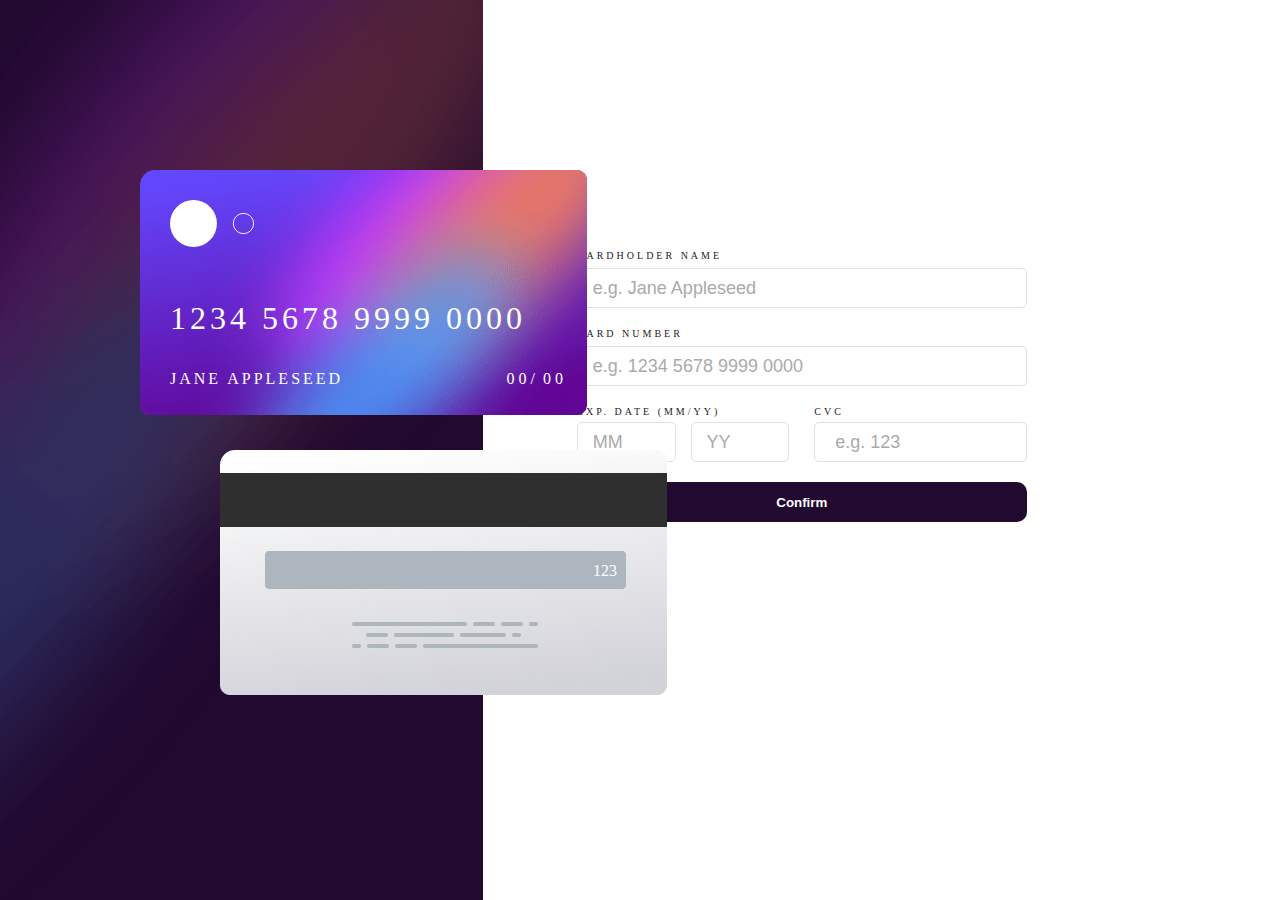
==== interactive-card-details-form-main/index.html @ 430aeb11 "Add files via upload" ====
<!DOCTYPE html>
<html lang="en">

<head>
  <meta charset="UTF-8">
  <meta name="viewport" content="width=device-width, initial-scale=1.0">
  <!-- displays site properly based on user's device -->

  <link rel="icon" type="image/png" sizes="32x32" href="./images/favicon-32x32.png">
  <link rel="stylesheet" href="style.css">
  <script src="script.js"></script>

  <title>Frontend Mentor | Interactive card details form</title>

</head>

<body>
  <div id="cardFront" class="card">
    <img src="images/card-logo.svg" alt="">
    <span id="cardNumber">1234 5678 9999 0000</span>
    <span id="cardName">Jane Appleseed</span>
    <div id="cardDate">
      <span id="cardMonth">00</span><span>/</span>
      <span id="cardYear">00</span>
    </div>
  </div>
  <div id="cardBack" class="card">
    <span id="cardCVC">123</span>
  </div>
  <main>
    <form>
      <label for="name">CARDHOLDER NAME</label>
      <input type="text" name="name" placeholder="e.g. Jane Appleseed" id="name" onkeyup='updateText(event)'>

      <label for="number">CARD NUMBER</label>
      <input type="text" name="number" id="number" placeholder="e.g. 1234 5678 9999 0000" maxlength="16"
        onkeypress='validate(event)' onkeyup='updateNumber(event)'>
      <div id="dateCVC">
        <div id="dateDiv">
          <label for="month">EXP. DATE (MM/YY)</label>
          <div id="dateInputDiv"><input type="text" name="month" id="month" placeholder="MM" maxlength="2"
              onkeypress='validate(event)' onkeyup='updateText(event)'>
            <input type="text" name="year" id="year" placeholder="YY" maxlength="2" onkeypress='validate(event)'
              onkeyup='updateText(event)'>
          </div>
        </div>
        <div id="cvcDiv"><label for="cvc">CVC</label>
          <input type="text" name="cvc" id="CVC" placeholder=" e.g. 123" maxlength="3" onkeypress='validate(event)'
            onkeyup='updateText(event)'>
        </div>
      </div>

      <input type="button" value="Confirm">
    </form>
  </main>
</body>

</html>
---- interactive-card-details-form-main/style.css ----
body{
    background-image: url(images/bg-main-desktop.png);
    background-repeat: no-repeat;
}
.card{
    width: 447px;
    height: 245px;
    border-radius: 15px;
    position: absolute;
    padding: 30px;
}
#cardFront{
    background-image: url(images/bg-card-front.png);
    background-repeat: no-repeat;
    top: 170px;
    left: 140px;
}
#cardBack{
    background-image: url(images/bg-card-back.png);
    background-repeat: no-repeat;
    top: 450px;
    left: 220px;
}
.card span{
    position:absolute;
    color: #fff;
    letter-spacing: 4px;
}
#cardNumber{
    top: 130px;
    left: 30px;
    font-size: xx-large;
}
#cardName{
    top: 200px;
    left: 30px;
    text-transform: uppercase;
    letter-spacing: 3px;
}
#cardDate{
    position: absolute;
    top: 200px;
    right: 80px;
}
#cardDate *{
    position: relative;
}
#cardCVC{
    top: 112px;
    right: 110px;
    letter-spacing:normal
}

main{
    margin: 250px 0 0 45%;
    width: 450px;
}
main form label{
    letter-spacing: 3px;
    font-size: x-small;
    color: #252027;
    vertical-align: top;
}
main form input[type="text"]{
    border-radius: 5px;
    margin-bottom:  20px;
    border: #e0e0e0 solid 1px;
    width: 100%;
    height: 40px;
    line-height: 40px;
    padding-left: 15px;
    font-size: large;
    box-sizing: border-box;
    cursor: pointer;
}
main form input[type="text"]::placeholder{
    color: #aaa;
}
main form input[type="text"]:hover{
    border-color: #452356;
}
#dateCVC{
    display: flex;
    gap: 25px;
}
#dateDiv{
    flex:1;
    display: flex;
    flex-flow: column;
    gap: 5px;
}
#dateInputDiv{
    display: flex;
    flex-flow:row;
    gap: 15px;
}
#cvcDiv{
    flex:1;
    display: flex;
    flex-flow: column;
    gap: 5px;
}
main form input[type="button"]{
    border-radius: 10px;
    border: none;
    background-color: #220930;
    color: #fff;
    font-weight: bold;
    text-align: center;
    width: 100%;
    height: 40px;
    line-height: 40px;
    cursor: pointer;
}
main form input[type="button"]:hover{
    background-color: #324;
}
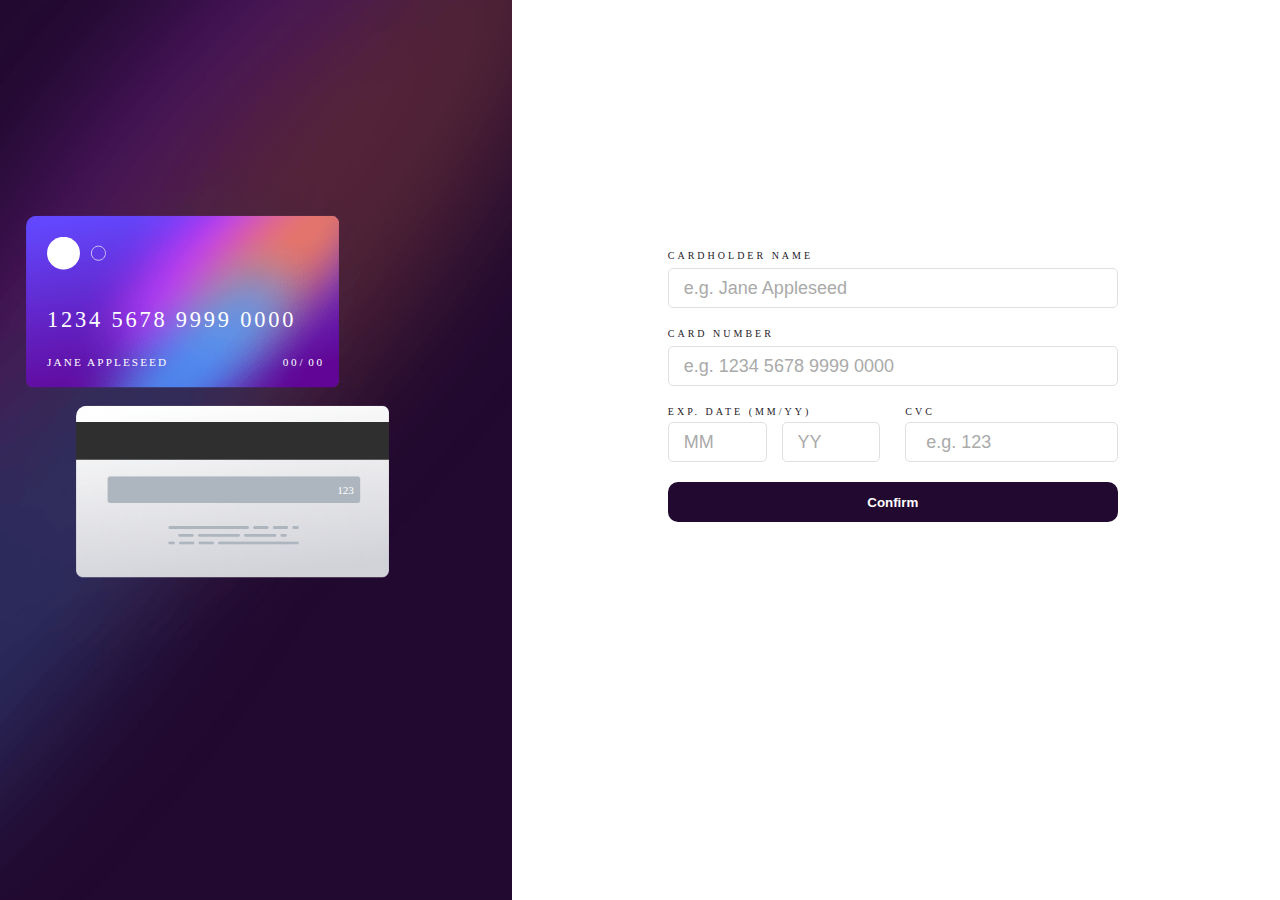
==== commit aa87fa80: "Add files via upload" ====
--- a/interactive-card-details-form-main/index.html
+++ b/interactive-card-details-form-main/index.html
@@ -15,6 +15,9 @@
 </head>
 
 <body>
+  <div id="cardBack" class="card">
+    <span id="cardCVC">123</span>
+  </div>
   <div id="cardFront" class="card">
     <img src="images/card-logo.svg" alt="">
     <span id="cardNumber">1234 5678 9999 0000</span>
@@ -24,9 +27,6 @@
       <span id="cardYear">00</span>
     </div>
   </div>
-  <div id="cardBack" class="card">
-    <span id="cardCVC">123</span>
-  </div>
   <main>
     <form>
       <label for="name">CARDHOLDER NAME</label>
@@ -34,24 +34,30 @@
 
       <label for="number">CARD NUMBER</label>
       <input type="text" name="number" id="number" placeholder="e.g. 1234 5678 9999 0000" maxlength="16"
-        onkeypress='validate(event)' onkeyup='updateNumber(event)'>
+        onkeypress='validate(event)' onkeyup='updateNumber(event)' onfocusout='checkField(event)'>
       <div id="dateCVC">
         <div id="dateDiv">
           <label for="month">EXP. DATE (MM/YY)</label>
           <div id="dateInputDiv"><input type="text" name="month" id="month" placeholder="MM" maxlength="2"
-              onkeypress='validate(event)' onkeyup='updateText(event)'>
+              onkeypress='validate(event)' onkeyup='updateMonth(event)' onfocusout='checkField(event)'>
             <input type="text" name="year" id="year" placeholder="YY" maxlength="2" onkeypress='validate(event)'
-              onkeyup='updateText(event)'>
+              onkeyup='updateText(event)' onfocusout='checkField(event)'>
           </div>
         </div>
         <div id="cvcDiv"><label for="cvc">CVC</label>
           <input type="text" name="cvc" id="CVC" placeholder=" e.g. 123" maxlength="3" onkeypress='validate(event)'
-            onkeyup='updateText(event)'>
+            onkeyup='updateText(event)' onfocusout='checkField(event)'>
         </div>
       </div>
+      <input type="button" value="Confirm" id="confirm" onclick="confirmButton(event)">
 
-      <input type="button" value="Confirm">
     </form>
+    <div id="complete">
+      <img src="images/icon-complete.svg" alt="">
+      <h1>THANK YOU!</h1>
+      <p>We've added your card details</p>
+      <input type="button" value="Continue" id="continue" onclick="confirmButton(event)">
+    </div>
   </main>
 </body>
 
--- a/interactive-card-details-form-main/style.css
+++ b/interactive-card-details-form-main/style.css
@@ -1,6 +1,6 @@
 body{
     background-image: url(images/bg-main-desktop.png);
-    background-repeat: no-repeat;
+    background-repeat: repeat-y;
 }
 .card{
     width: 447px;
@@ -52,7 +52,11 @@
 }
 
 main{
-    margin: 250px 0 0 45%;
+    margin: 250px 0 0 40%;
+}
+form,
+main input[type="button"]{
+    margin: 0 auto;
     width: 450px;
 }
 main form label{
@@ -79,6 +83,13 @@
 main form input[type="text"]:hover{
     border-color: #452356;
 }
+.error{
+    height: 20px;
+    color: red;
+    font-size: small;
+    position: fixed;
+    display: none;
+}
 #dateCVC{
     display: flex;
     gap: 25px;
@@ -100,18 +111,76 @@
     flex-flow: column;
     gap: 5px;
 }
-main form input[type="button"]{
+main input[type="button"]{
     border-radius: 10px;
     border: none;
     background-color: #220930;
     color: #fff;
     font-weight: bold;
     text-align: center;
-    width: 100%;
     height: 40px;
     line-height: 40px;
     cursor: pointer;
 }
-main form input[type="button"]:hover{
+main input[type="button"]:hover{
     background-color: #324;
+}
+#complete{
+    display: none;
+    flex-flow: column;
+    align-items: center;
+}
+#complete h1{
+    letter-spacing: 5px;
+    margin-bottom: 10px;
+}
+#complete p{
+    color: #999;
+    margin-bottom: 50px;
+    font-size: small;
+}
+
+@media screen and (max-width: 1300px) {
+    body{
+        background-size: 40%;
+        background-repeat: repeat-y;
+    }
+    #cardFront{
+        left: -50px;
+        top: 170px;
+        transform: scale(0.7);
+    }
+    #cardBack{
+        left: 0px;
+        top: 360px;
+        transform: scale(0.7);
+    }   
+}
+@media screen and (max-width: 900px) {
+    form,
+    main input[type="button"]{
+        margin: 0 auto;
+        width: 250px;
+    }
+}
+@media screen and (max-width: 780px) {
+    body{
+        background-image: url(images/bg-main-mobile.png);
+        background-repeat: repeat-x;
+        display: flex;
+        flex-flow: column;
+        background-size:auto;
+    }
+    main{
+        margin: 80px auto 0 auto;
+
+    }
+    #cardFront{
+        position: relative;margin: 0px auto 0 -70px; 
+        transform: scale(0.5);
+    }
+    #cardBack{
+        position: relative;margin: -400px -140px 0 auto; 
+        transform: scale(0.5);
+    }
 }